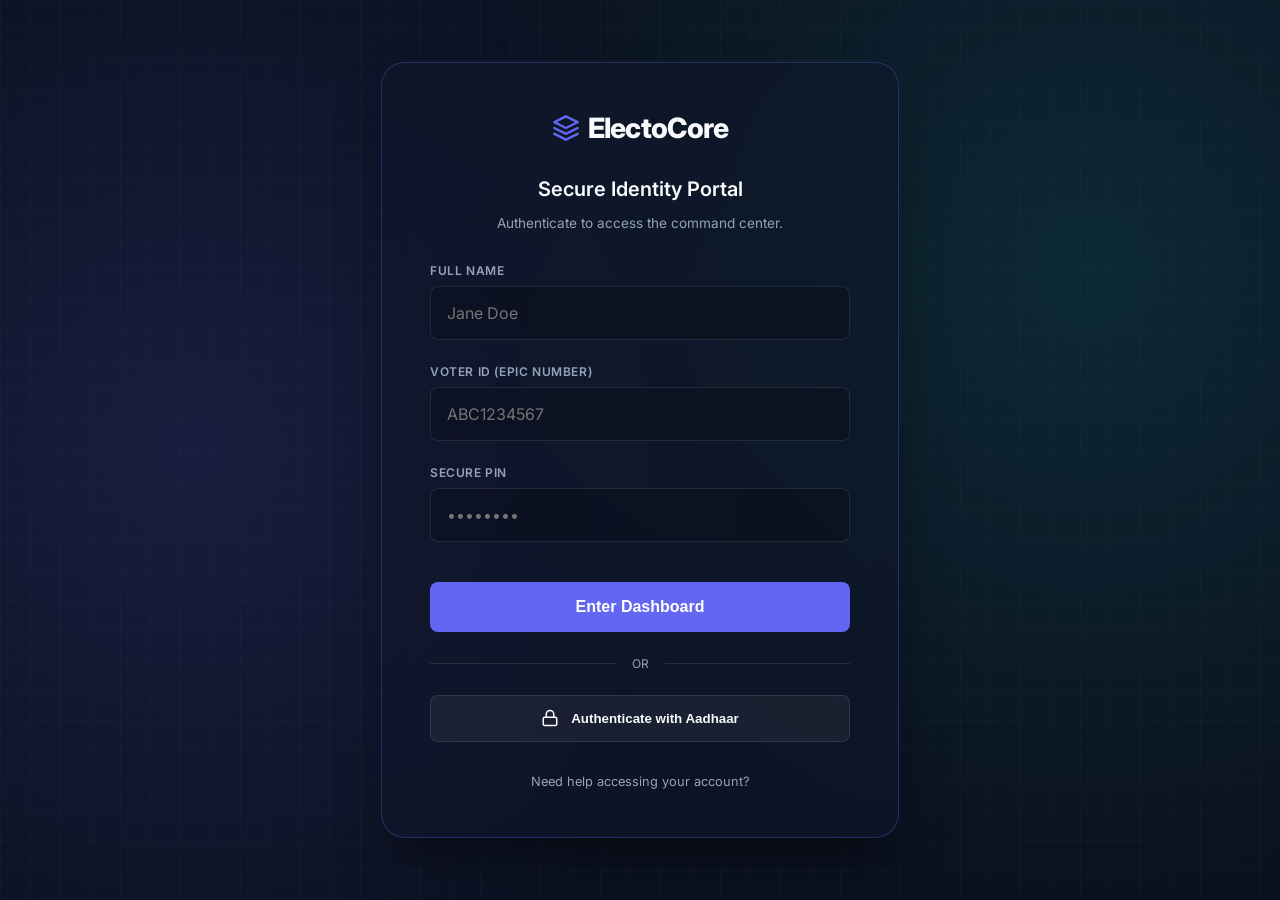
==== login.html @ 8b13497c "Update ElectoCore frontend code" ====
<!DOCTYPE html>
<html lang="en" data-theme="dark">
<head>
    <meta charset="UTF-8">
    <meta name="viewport" content="width=device-width, initial-scale=1.0">
    <title>ElectoCore - Identity Portal</title>
    <link href="https://fonts.googleapis.com/css2?family=Inter:wght@300;400;600;700;900&display=swap" rel="stylesheet">
    <style>
        :root {
            --bg-dark: #0b1120;
            --accent: #6366f1; /* Indigo */
            --accent-hover: #4f46e5;
            --text-main: #f8fafc;
            --text-muted: #94a3b8;
            --card-glass: rgba(15, 23, 42, 0.6);
            --card-border: rgba(99, 102, 241, 0.3);
        }

        body {
            background-color: var(--bg-dark);
            background-image: 
                radial-gradient(circle at 15% 50%, rgba(99, 102, 241, 0.15) 0%, transparent 50%),
                radial-gradient(circle at 85% 30%, rgba(20, 184, 166, 0.15) 0%, transparent 50%);
            color: var(--text-main);
            display: flex;
            height: 100vh;
            align-items: center;
            justify-content: center;
            font-family: 'Inter', sans-serif;
            margin: 0;
            overflow: hidden;
        }

        /* Animated Mesh Background */
        .mesh-bg {
            position: absolute;
            top: 0; left: 0; right: 0; bottom: 0;
            z-index: -1;
            background-image: 
                linear-gradient(rgba(255,255,255,0.02) 1px, transparent 1px),
                linear-gradient(90deg, rgba(255,255,255,0.02) 1px, transparent 1px);
            background-size: 30px 30px;
            animation: moveBg 30s linear infinite;
        }
        @keyframes moveBg {
            0% { transform: translateY(0); }
            100% { transform: translateY(30px); }
        }

        .login-card {
            background: var(--card-glass);
            backdrop-filter: blur(12px);
            -webkit-backdrop-filter: blur(12px);
            border: 1px solid var(--card-border);
            border-radius: 1.5rem;
            padding: 3rem;
            width: 100%;
            max-width: 420px;
            box-shadow: 0 25px 50px -12px rgba(0, 0, 0, 0.5);
            text-align: center;
            position: relative;
            z-index: 1;
        }

        .login-logo {
            display: flex;
            align-items: center;
            justify-content: center;
            gap: 0.5rem;
            font-size: 1.75rem;
            font-weight: 800;
            margin-bottom: 2rem;
            letter-spacing: -0.025em;
        }

        .login-logo svg {
            color: var(--accent);
        }

        .login-card h2 {
            font-size: 1.25rem;
            font-weight: 600;
            margin-bottom: 0.5rem;
        }

        .login-card p {
            font-size: 0.85rem;
            color: var(--text-muted);
            margin-bottom: 2rem;
        }

        .form-group {
            text-align: left;
            margin-bottom: 1.5rem;
        }

        .form-group label {
            display: block;
            font-size: 0.75rem;
            font-weight: 600;
            color: var(--text-muted);
            text-transform: uppercase;
            margin-bottom: 0.5rem;
            letter-spacing: 0.05em;
        }

        .form-control {
            width: 100%;
            padding: 1rem;
            background: rgba(0, 0, 0, 0.2);
            border: 1px solid rgba(255, 255, 255, 0.1);
            border-radius: 0.5rem;
            color: var(--text-main);
            font-family: inherit;
            font-size: 1rem;
            transition: all 0.2s ease;
            box-sizing: border-box;
        }

        .form-control:focus {
            outline: none;
            border-color: var(--accent);
            box-shadow: 0 0 0 3px rgba(99, 102, 241, 0.2);
            background: rgba(0, 0, 0, 0.4);
        }

        .submit-btn {
            width: 100%;
            padding: 1rem;
            background: var(--accent);
            color: white;
            border: none;
            border-radius: 0.5rem;
            font-weight: 600;
            font-size: 1rem;
            cursor: pointer;
            transition: all 0.2s ease;
            margin-top: 1rem;
        }

        .submit-btn:hover {
            background: var(--accent-hover);
            transform: translateY(-2px);
            box-shadow: 0 10px 15px -3px rgba(99, 102, 241, 0.4);
        }

        .divider {
            margin: 1.5rem 0;
            display: flex;
            align-items: center;
            color: var(--text-muted);
            font-size: 0.75rem;
            text-transform: uppercase;
        }
        .divider::before, .divider::after {
            content: '';
            flex: 1;
            border-bottom: 1px solid rgba(255, 255, 255, 0.1);
        }
        .divider::before { margin-right: 1rem; }
        .divider::after { margin-left: 1rem; }

        .auth-provider-btn {
            width: 100%;
            padding: 0.85rem;
            background: rgba(255, 255, 255, 0.05);
            border: 1px solid rgba(255, 255, 255, 0.1);
            border-radius: 0.5rem;
            color: var(--text-main);
            font-weight: 600;
            cursor: pointer;
            display: flex;
            align-items: center;
            justify-content: center;
            gap: 0.75rem;
            transition: all 0.2s ease;
        }

        .auth-provider-btn:hover {
            background: rgba(255, 255, 255, 0.1);
        }

        .footer-link {
            display: block;
            margin-top: 2rem;
            font-size: 0.8rem;
            color: var(--text-muted);
            text-decoration: none;
            transition: color 0.2s ease;
        }
        .footer-link:hover { color: var(--text-main); }
    </style>
</head>
<body>
    <div class="mesh-bg"></div>
    <div class="login-card">
        <div class="login-logo">
            <svg width="28" height="28" viewBox="0 0 24 24" fill="none" stroke="currentColor" stroke-width="2" stroke-linecap="round" stroke-linejoin="round"><polygon points="12 2 2 7 12 12 22 7 12 2"></polygon><polyline points="2 17 12 22 22 17"></polyline><polyline points="2 12 12 17 22 12"></polyline></svg>
            ElectoCore
        </div>
        
        <h2>Secure Identity Portal</h2>
        <p>Authenticate to access the command center.</p>

        <form action="index.html" method="GET">
            <div class="form-group">
                <label for="fullname">Full Name</label>
                <input type="text" id="fullname" name="fullname" class="form-control" placeholder="Jane Doe" required>
            </div>
            <div class="form-group">
                <label for="uid">Voter ID (EPIC Number)</label>
                <input type="text" id="uid" class="form-control" placeholder="ABC1234567" required>
            </div>
            <div class="form-group">
                <label for="pin">Secure PIN</label>
                <input type="password" id="pin" class="form-control" placeholder="••••••••" required>
            </div>
            
            <button type="submit" class="submit-btn">Enter Dashboard</button>
        </form>

        <div class="divider">or</div>

        <button class="auth-provider-btn">
            <svg width="18" height="18" viewBox="0 0 24 24" fill="none" stroke="currentColor" stroke-width="2" stroke-linecap="round" stroke-linejoin="round"><rect x="3" y="11" width="18" height="11" rx="2" ry="2"></rect><path d="M7 11V7a5 5 0 0 1 10 0v4"></path></svg>
            Authenticate with Aadhaar
        </button>

        <a href="#" class="footer-link">Need help accessing your account?</a>
    </div>
</body>
</html>
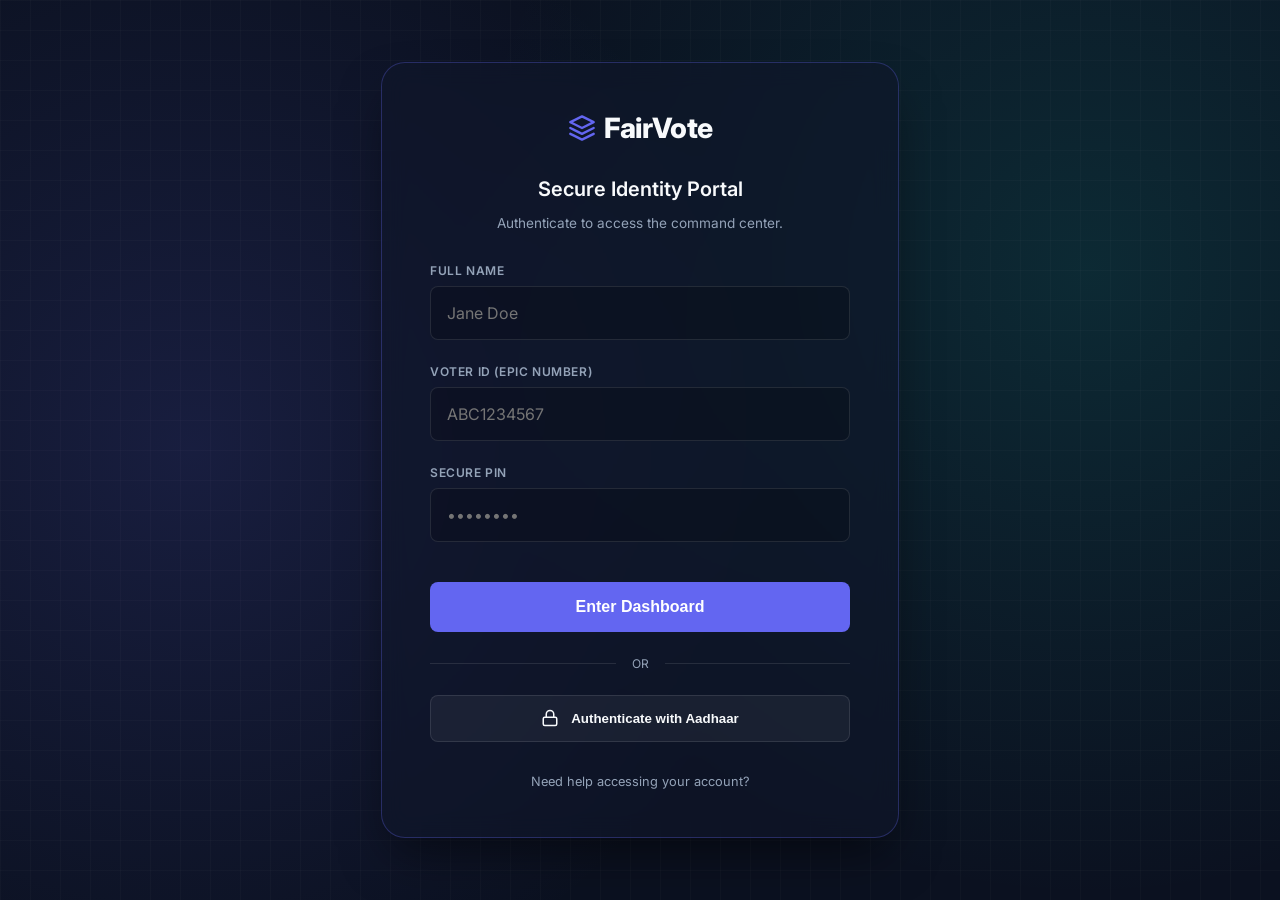
==== commit 4871041c: "Renamed ElectoCore back to FairVote and updated UI text" ====
--- a/login.html
+++ b/login.html
@@ -3,7 +3,7 @@
 <head>
     <meta charset="UTF-8">
     <meta name="viewport" content="width=device-width, initial-scale=1.0">
-    <title>ElectoCore - Identity Portal</title>
+    <title>FairVote - Identity Portal</title>
     <link href="https://fonts.googleapis.com/css2?family=Inter:wght@300;400;600;700;900&display=swap" rel="stylesheet">
     <style>
         :root {
@@ -196,7 +196,7 @@
     <div class="login-card">
         <div class="login-logo">
             <svg width="28" height="28" viewBox="0 0 24 24" fill="none" stroke="currentColor" stroke-width="2" stroke-linecap="round" stroke-linejoin="round"><polygon points="12 2 2 7 12 12 22 7 12 2"></polygon><polyline points="2 17 12 22 22 17"></polyline><polyline points="2 12 12 17 22 12"></polyline></svg>
-            ElectoCore
+            FairVote
         </div>
         
         <h2>Secure Identity Portal</h2>
